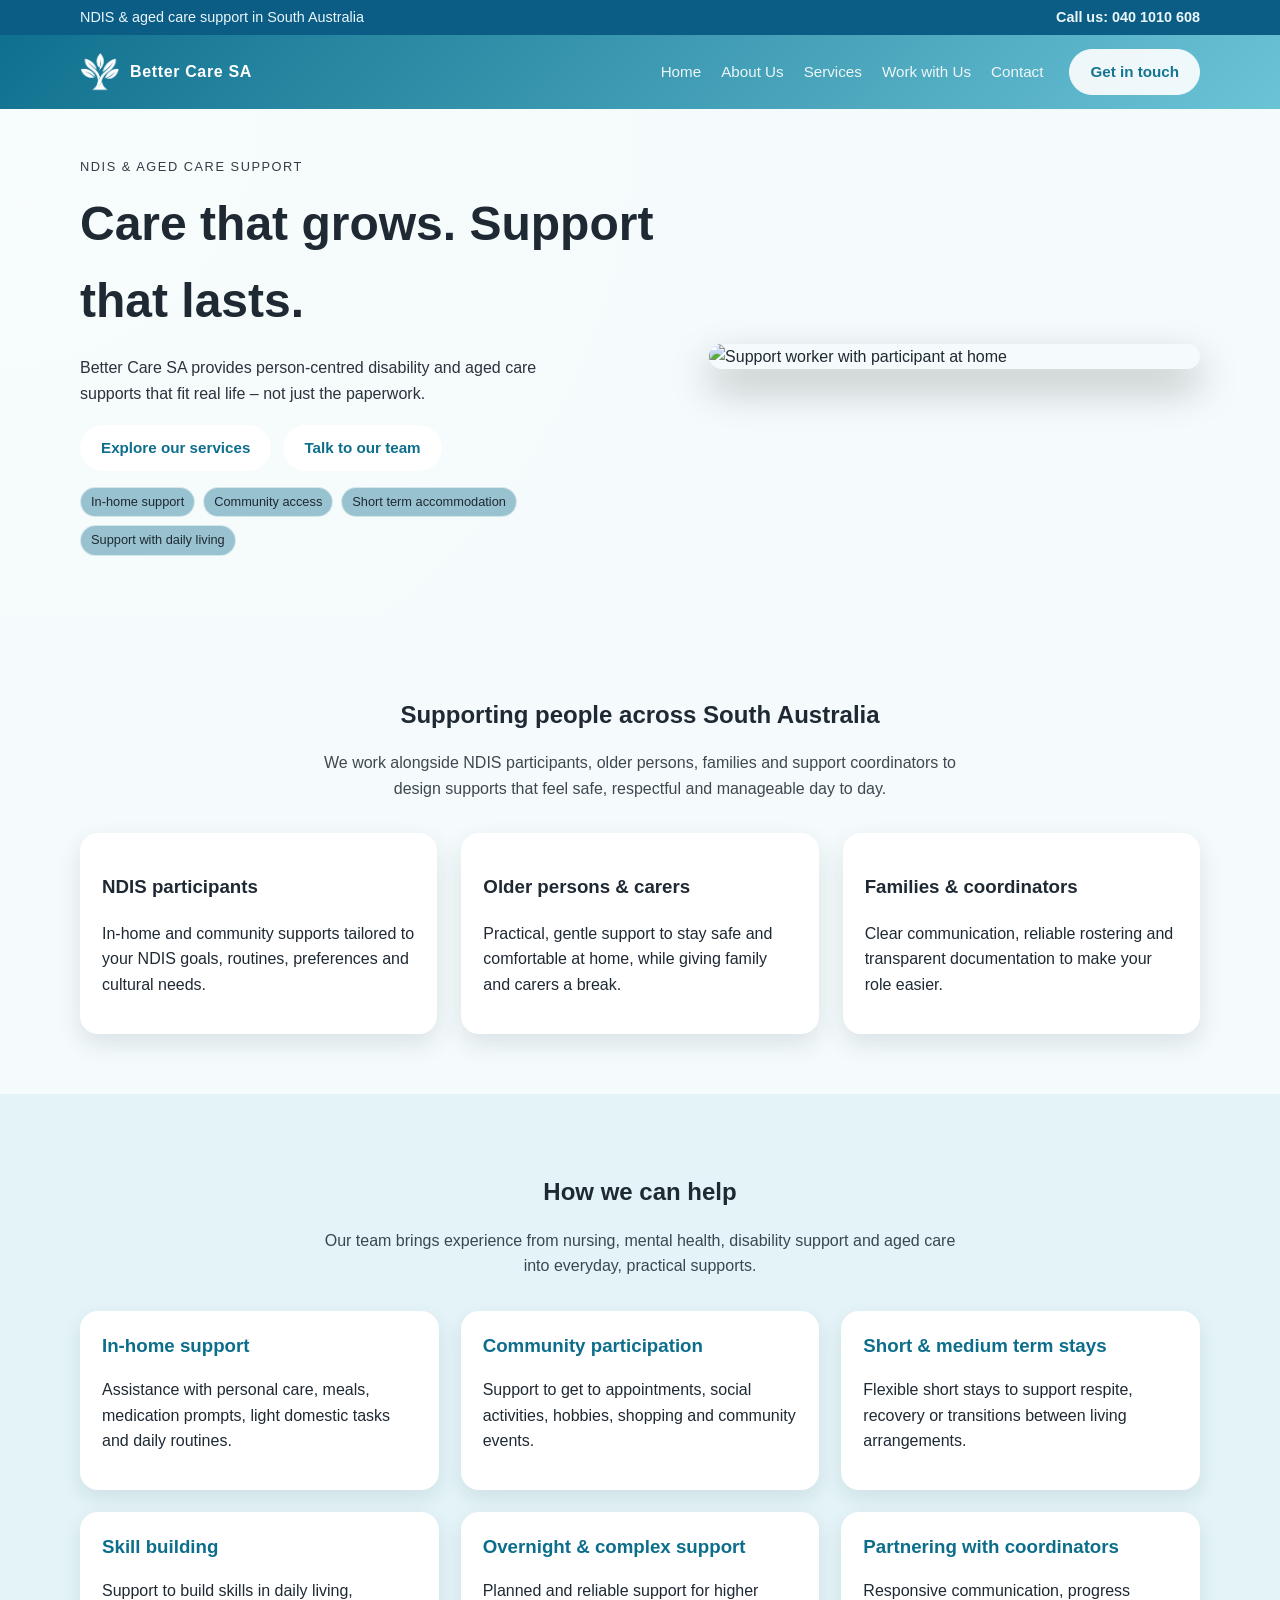
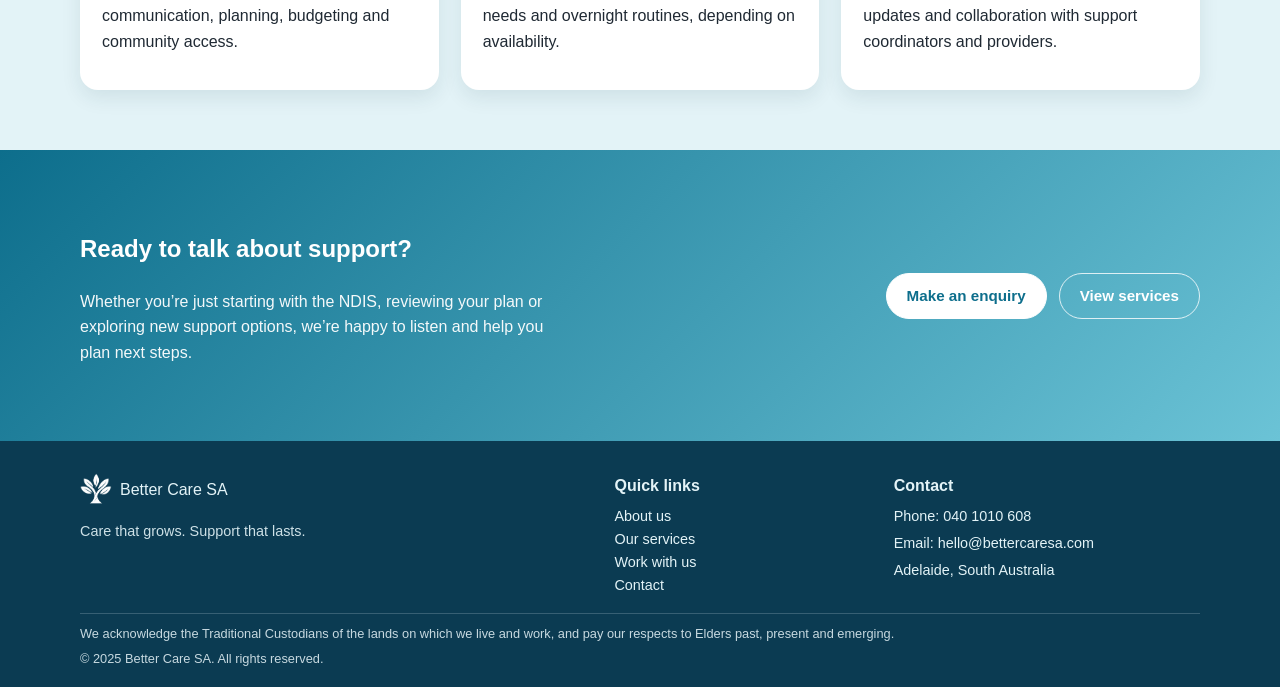
==== index.html @ a3078dd2 "Update index.html" ====
<!DOCTYPE html>
<html lang="en">
<head>
  <meta charset="UTF-8" />
  <title>Better Care SA – Disability & Aged Care Support in South Australia</title>
  <meta name="viewport" content="width=device-width, initial-scale=1.0" />
  <meta
    name="description"
    content="Better Care SA provides person-centred disability and aged care supports in South Australia. In-home support, community access, short term accommodation and more."
  />
  <link rel="stylesheet" href="styles.css" />
</head>
<body>
  <!-- Header -->
  <header class="site-header">
    <div class="top-bar">
      <div class="container top-bar-inner">
        <span>NDIS & aged care support in South Australia</span>
        <a href="tel:+61-401-010-608" class="top-bar-phone">
          Call us: 040 1010 608
        </a>
      </div>
    </div>

    <div class="container nav-container">
      <a href="index.html" class="logo">
        <img src="img/logo-tree-white.png" alt="Better Care SA logo" />
        <span class="logo-text">Better Care SA</span>
      </a>

      <nav class="main-nav">
        <a href="index.html">Home</a>
        <a href="about.html">About Us</a>
        <a href="services.html">Services</a>
        <a href="work-with-us.html">Work with Us</a>
        <a href="contact.html">Contact</a>
        <a href="contact.html" class="btn-primary nav-cta">Get in touch</a>
      </nav>
    </div>
  </header>

  <main>
    <!-- Hero -->
    <section class="hero">
      <div class="hero-overlay"></div>
      <div class="container hero-inner">
        <div class="hero-text">
          <div class="hero-eyebrow">NDIS & aged care support</div>
          <h1>Care that grows. Support that lasts.</h1>
          <p class="hero-subtitle">
            Better Care SA provides person-centred disability and aged care
            supports that fit real life – not just the paperwork.
          </p>

          <div class="hero-actions">
            <a href="services.html" class="btn-primary">Explore our services</a>
            <a href="contact.html" class="btn-primary">Talk to our team</a>
          </div>

          <div class="hero-badges">
            <span>In-home support</span>
            <span>Community access</span>
            <span>Short term accommodation</span>
            <span>Support with daily living</span>
          </div>
        </div>

        <div class="hero-image">
          <img src="img/hero-support.jpg" alt="Support worker with participant at home" />
        </div>
      </div>
    </section>

    <!-- Who we support -->
    <section class="section section-light">
      <div class="container">
        <div class="section-header">
          <h2>Supporting people across South Australia</h2>
          <p>
            We work alongside NDIS participants, older persons, families and
            support coordinators to design supports that feel safe, respectful
            and manageable day to day.
          </p>
        </div>

        <div class="three-cards">
          <article class="card">
            <h3>NDIS participants</h3>
            <p>
              In-home and community supports tailored to your NDIS goals,
              routines, preferences and cultural needs.
            </p>
          </article>
          <article class="card">
            <h3>Older persons & carers</h3>
            <p>
              Practical, gentle support to stay safe and comfortable at home,
              while giving family and carers a break.
            </p>
          </article>
          <article class="card">
            <h3>Families & coordinators</h3>
            <p>
              Clear communication, reliable rostering and transparent
              documentation to make your role easier.
            </p>
          </article>
        </div>
      </div>
    </section>

    <!-- Key services overview -->
    <section class="section section-soft">
      <div class="container">
        <div class="section-header">
          <h2>How we can help</h2>
          <p>
            Our team brings experience from nursing, mental health, disability
            support and aged care into everyday, practical supports.
          </p>
        </div>

        <div class="services-grid">
          <article class="service-card">
            <h3>In-home support</h3>
            <p>
              Assistance with personal care, meals, medication prompts, light
              domestic tasks and daily routines.
            </p>
          </article>
          <article class="service-card">
            <h3>Community participation</h3>
            <p>
              Support to get to appointments, social activities, hobbies,
              shopping and community events.
            </p>
          </article>
          <article class="service-card">
            <h3>Short & medium term stays</h3>
            <p>
              Flexible short stays to support respite, recovery or transitions
              between living arrangements.
            </p>
          </article>
          <article class="service-card">
            <h3>Skill building</h3>
            <p>
              Support to build skills in daily living, communication, planning,
              budgeting and community access.
            </p>
          </article>
          <article class="service-card">
            <h3>Overnight & complex support</h3>
            <p>
              Planned and reliable support for higher needs and overnight
              routines, depending on availability.
            </p>
          </article>
          <article class="service-card">
            <h3>Partnering with coordinators</h3>
            <p>
              Responsive communication, progress updates and collaboration with
              support coordinators and providers.
            </p>
          </article>
        </div>
      </div>
    </section>

    <!-- CTA -->
    <section class="section section-cta">
      <div class="container cta-inner">
        <div class="cta-text">
          <h2>Ready to talk about support?</h2>
          <p>
            Whether you’re just starting with the NDIS, reviewing your plan or
            exploring new support options, we’re happy to listen and help you
            plan next steps.
          </p>
        </div>
        <div class="cta-actions">
          <a href="contact.html" class="btn-primary">Make an enquiry</a>
          <a href="services.html" class="btn-ghost">View services</a>
        </div>
      </div>
    </section>
  </main>

  <!-- Footer -->
  <footer class="site-footer">
    <div class="container">
      <div class="footer-grid">
        <div>
          <div class="footer-logo">
            <img src="img/logo-tree-white.png" alt="Better Care SA logo" />
            <span>Better Care SA</span>
          </div>
          <p class="footer-tagline">
            Care that grows. Support that lasts.
          </p>
        </div>

        <div>
          <h4>Quick links</h4>
          <ul>
            <li><a href="about.html">About us</a></li>
            <li><a href="services.html">Our services</a></li>
            <li><a href="work-with-us.html">Work with us</a></li>
            <li><a href="contact.html">Contact</a></li>
          </ul>
        </div>

        <div class="footer-contact">
          <h4>Contact</h4>
          <ul>
            <li>Phone: 040 1010 608</li>
            <li>Email: hello@bettercaresa.com</li>
            <li>Adelaide, South Australia</li>
          </ul>
        </div>
      </div>

      <div class="footer-bottom">
        <div class="ack">
          We acknowledge the Traditional Custodians of the lands on which we live and work,
          and pay our respects to Elders past, present and emerging.
        </div>
        <div>© 2025 Better Care SA. All rights reserved.</div>
      </div>
    </div>
  </footer>
</body>
</html>
---- styles.css ----
/* ========== Base ========== */
*,
*::before,
*::after {
  box-sizing: border-box;
}

body {
  margin: 0;
  font-family: "Segoe UI", -apple-system, BlinkMacSystemFont, "Helvetica Neue",
    Arial, sans-serif;
  color: #1f2933;
  background-color: #f5fbfc;
  line-height: 1.6;
}

img {
  max-width: 100%;
  display: block;
}

a {
  color: inherit;
  text-decoration: none;
}

.container {
  width: min(1120px, 100% - 32px);
  margin: 0 auto;
}

/* ========== Top bar ========== */
.top-bar {
  background: #0b5d85;
  color: #eaf6fb;
  font-size: 0.9rem;
}

.top-bar-inner {
  display: flex;
  justify-content: space-between;
  align-items: center;
  padding: 6px 0;
}

.top-bar-phone {
  font-weight: 600;
}

/* ========== Header + Nav ========== */
.site-header {
  background: linear-gradient(135deg, #0d6e8c, #6bc3d6);
  color: #ffffff;
  position: relative;
}

.nav-container {
  display: flex;
  align-items: center;
  justify-content: space-between;
  padding: 14px 0;
}

.logo {
  display: flex;
  align-items: center;
  gap: 10px;
}

.logo img {
  width: 40px;
  height: 40px;
}

.logo-text {
  font-weight: 700;
  letter-spacing: 0.04em;
}

.main-nav {
  display: flex;
  align-items: center;
  gap: 20px;
  font-size: 0.95rem;
}

.main-nav a {
  opacity: 0.9;
}

.main-nav a:hover {
  opacity: 1;
}

.nav-cta {
  margin-left: 6px;
}

/* 小汉堡按钮先不使用，隐藏即可 */
.nav-toggle {
  display: none;
}

/* ========== Buttons ========== */
.btn-primary,
.btn-secondary,
.btn-ghost {
  display: inline-flex;
  align-items: center;
  justify-content: center;
  padding: 10px 20px;
  border-radius: 999px;
  font-weight: 600;
  border: 1px solid transparent;
  cursor: pointer;
  font-size: 0.95rem;
}

.btn-primary {
  background: #ffffff;
  color: #0d6e8c;
  border-color: #ffffff;
}

.btn-primary:hover {
  background: #f2fbff;
}

.btn-secondary {
  background: #0d6e8c;
  color: #ffffff;
  border-color: #0d6e8c;
}

.btn-secondary:hover {
  background: #094860;
}

.btn-ghost {
  background: transparent;
  color: #ffffff;
  border-color: rgba(255, 255, 255, 0.8);
}

.btn-ghost:hover {
  background: rgba(255, 255, 255, 0.12);
}

.btn-full {
  width: 100%;
}

/* ========== Hero ========== */
.hero {
  position: relative;
  padding: 48px 0 60px;
}

.hero-overlay {
  position: absolute;
  inset: 0;
  background: radial-gradient(
    circle at top left,
    rgba(255, 255, 255, 0.22),
    transparent 60%
  );
  pointer-events: none;
}

.hero-inner {
  position: relative;
  display: grid;
  grid-template-columns: minmax(0, 1.2fr) minmax(0, 1fr);
  gap: 40px;
  align-items: center;
}

.hero-text {
  animation: fadeInUp 1.1s ease;
}

.hero-eyebrow {
  text-transform: uppercase;
  letter-spacing: 0.12em;
  font-size: 0.8rem;
  opacity: 0.9;
  margin-bottom: 8px;
}

.hero h1 {
  font-size: clamp(2.1rem, 3vw + 1rem, 3rem);
  margin: 0 0 12px;
}

.hero-subtitle {
  max-width: 520px;
  opacity: 0.95;
  margin-bottom: 18px;
}

.hero-actions {
  display: flex;
  flex-wrap: wrap;
  gap: 12px;
  margin-bottom: 16px;
}

.hero-badges {
  display: flex;
  flex-wrap: wrap;
  gap: 8px;
  font-size: 0.8rem;
}

.hero-badges span {
  padding: 4px 10px;
  border-radius: 999px;
  border: 1px solid rgba(255, 255, 255, 0.6);
  background: rgba(13, 110, 140, 0.4);
}

.hero-image img {
  border-radius: 24px;
  box-shadow: 0 18px 40px rgba(0, 0, 0, 0.28);
  object-fit: cover;
  width: 100%;
}

/* 从上方淡入落下的动画（最后居中） */
@keyframes fadeInUp {
  from {
    opacity: 0;
    transform: translateY(-20px);
  }
  to {
    opacity: 1;
    transform: translateY(0);
  }
}

/* ========== Sections ========== */
.section {
  padding: 60px 0;
}

.section-light {
  background: #f5fbfc;
}

.section-soft {
  background: #e3f3f7;
}

.section-cta {
  background: linear-gradient(135deg, #0d6e8c, #6bc3d6);
  color: #ffffff;
}

.section-header {
  text-align: center;
  max-width: 640px;
  margin: 0 auto 32px;
}

.section-header h2 {
  margin-bottom: 8px;
}

.section-header p {
  opacity: 0.85;
}

/* ========== Layout helpers ========== */
.two-col {
  display: grid;
  grid-template-columns: minmax(0, 1.1fr) minmax(0, 1fr);
  gap: 40px;
  align-items: center;
}

.about-image-wrapper img {
  border-radius: 24px;
  box-shadow: 0 12px 32px rgba(15, 52, 67, 0.18);
}

.three-cards {
  display: grid;
  grid-template-columns: repeat(3, minmax(0, 1fr));
  gap: 24px;
}

/* ========== Cards & lists ========== */
.card {
  background: #ffffff;
  border-radius: 18px;
  padding: 20px 22px;
  box-shadow: 0 10px 24px rgba(15, 52, 67, 0.12);
}

.tick-list {
  list-style: none;
  padding: 0;
  margin: 18px 0 0;
}

.tick-list li {
  position: relative;
  padding-left: 22px;
  margin-bottom: 8px;
}

.tick-list li::before {
  content: "✓";
  position: absolute;
  left: 0;
  top: 0;
  color: #0d6e8c;
  font-size: 0.9rem;
}

.pill-list {
  list-style: none;
  padding: 0;
  margin: 0 0 10px;
  display: flex;
  flex-wrap: wrap;
  gap: 8px;
}

.pill-list li {
  font-size: 0.8rem;
  padding: 4px 10px;
  border-radius: 999px;
  background: #e3f3f7;
  color: #0d6e8c;
}

/* ========== Services grid ========== */
.services-grid {
  display: grid;
  grid-template-columns: repeat(3, minmax(0, 1fr));
  gap: 22px;
}

.service-card {
  background: #ffffff;
  border-radius: 18px;
  padding: 20px 22px;
  box-shadow: 0 8px 20px rgba(15, 52, 67, 0.09);
}

.service-card h3 {
  margin-top: 0;
  margin-bottom: 8px;
  color: #0d6e8c;
}

/* ========== CTA ========== */
.cta-inner {
  display: flex;
  align-items: center;
  justify-content: space-between;
  gap: 24px;
}

.cta-text p {
  max-width: 480px;
  opacity: 0.95;
}

.cta-actions {
  display: flex;
  flex-wrap: wrap;
  gap: 12px;
}

/* ========== Contact ========== */
.contact-grid {
  display: grid;
  grid-template-columns: minmax(0, 1.1fr) minmax(0, 1fr);
  gap: 32px;
  align-items: flex-start;
}

.contact-details p {
  margin: 4px 0;
}

.contact-note {
  font-size: 0.9rem;
  opacity: 0.8;
}

.contact-form {
  background: #ffffff;
  border-radius: 18px;
  padding: 22px 20px;
  box-shadow: 0 10px 26px rgba(15, 52, 67, 0.12);
}

.form-row {
  margin-bottom: 14px;
}

.form-row label {
  display: block;
  font-size: 0.9rem;
  margin-bottom: 4px;
}

.form-row input,
.form-row textarea {
  width: 100%;
  padding: 8px 10px;
  border-radius: 8px;
  border: 1px solid #c0d3dd;
  font-family: inherit;
  font-size: 0.95rem;
}

.form-row input:focus,
.form-row textarea:focus {
  outline: none;
  border-color: #0d6e8c;
  box-shadow: 0 0 0 1px rgba(13, 110, 140, 0.15);
}

/* ========== Footer ========== */
.site-footer {
  background: #0b3b52;
  color: #e3f3f7;
  padding-top: 32px;
}

.footer-grid {
  display: grid;
  grid-template-columns: 2fr 1fr 1.2fr;
  gap: 24px;
  padding-bottom: 16px;
  border-bottom: 1px solid rgba(227, 243, 247, 0.2);
}

.footer-logo {
  display: flex;
  align-items: center;
  gap: 8px;
  margin-bottom: 4px;
}

.footer-logo img {
  width: 32px;
  height: 32px;
}

.footer-tagline {
  font-size: 0.9rem;
  opacity: 0.9;
}

.site-footer h4 {
  margin-top: 0;
  margin-bottom: 6px;
}

.site-footer ul {
  list-style: none;
  padding: 0;
  margin: 0;
  font-size: 0.9rem;
}

.site-footer a:hover {
  text-decoration: underline;
}

.footer-contact li {
  margin-bottom: 4px;
}

.footer-bottom {
  padding: 10px 0 18px;
  font-size: 0.8rem;
  color: #c7d9e0;
}

.footer-bottom .ack {
  margin-bottom: 4px;
}

/* ========== Responsive ========== */
@media (max-width: 960px) {
  .hero-inner,
  .two-col,
  .three-cards,
  .services-grid,
  .contact-grid,
  .footer-grid {
    grid-template-columns: minmax(0, 1fr);
  }

  .hero {
    padding-top: 32px;
  }

  .hero-inner {
    gap: 28px;
  }

  .hero-image {
    order: -1;
  }

  .cta-inner {
    flex-direction: column;
    align-items: flex-start;
  }

  /* 导航上下排：logo 在上，菜单在下 */
  .nav-container {
    flex-direction: column;
    align-items: flex-start;
    gap: 8px;
  }

  /* 菜单仍然横向排布，但允许换行 */
  .main-nav {
    width: 100%;
    flex-wrap: wrap;
    justify-content: flex-start;
    column-gap: 12px;
    row-gap: 4px;
  }

  .main-nav a {
    font-size: 0.9rem;
  }
}

/* 手机竖屏：减小间距，让它更规矩地横向排、自动换行 */
@media (max-width: 768px) {
  .nav-container {
    align-items: flex-start;
  }

  .main-nav {
    justify-content: flex-start;
  }

  .main-nav a {
    padding: 4px 0;
    display: inline-flex;
  }

  .nav-cta {
    margin-left: 0;
  }
}

@media (max-width: 480px) {
  .section {
    padding: 44px 0;
  }

  .top-bar-inner {
    flex-direction: column;
    align-items: flex-start;
    gap: 4px;
  }

  /* 超小屏：隐藏文字 logo，只留小树，给菜单腾空间 */

  .logo img {
    width: 32px;
    height: 32px;
  }
}
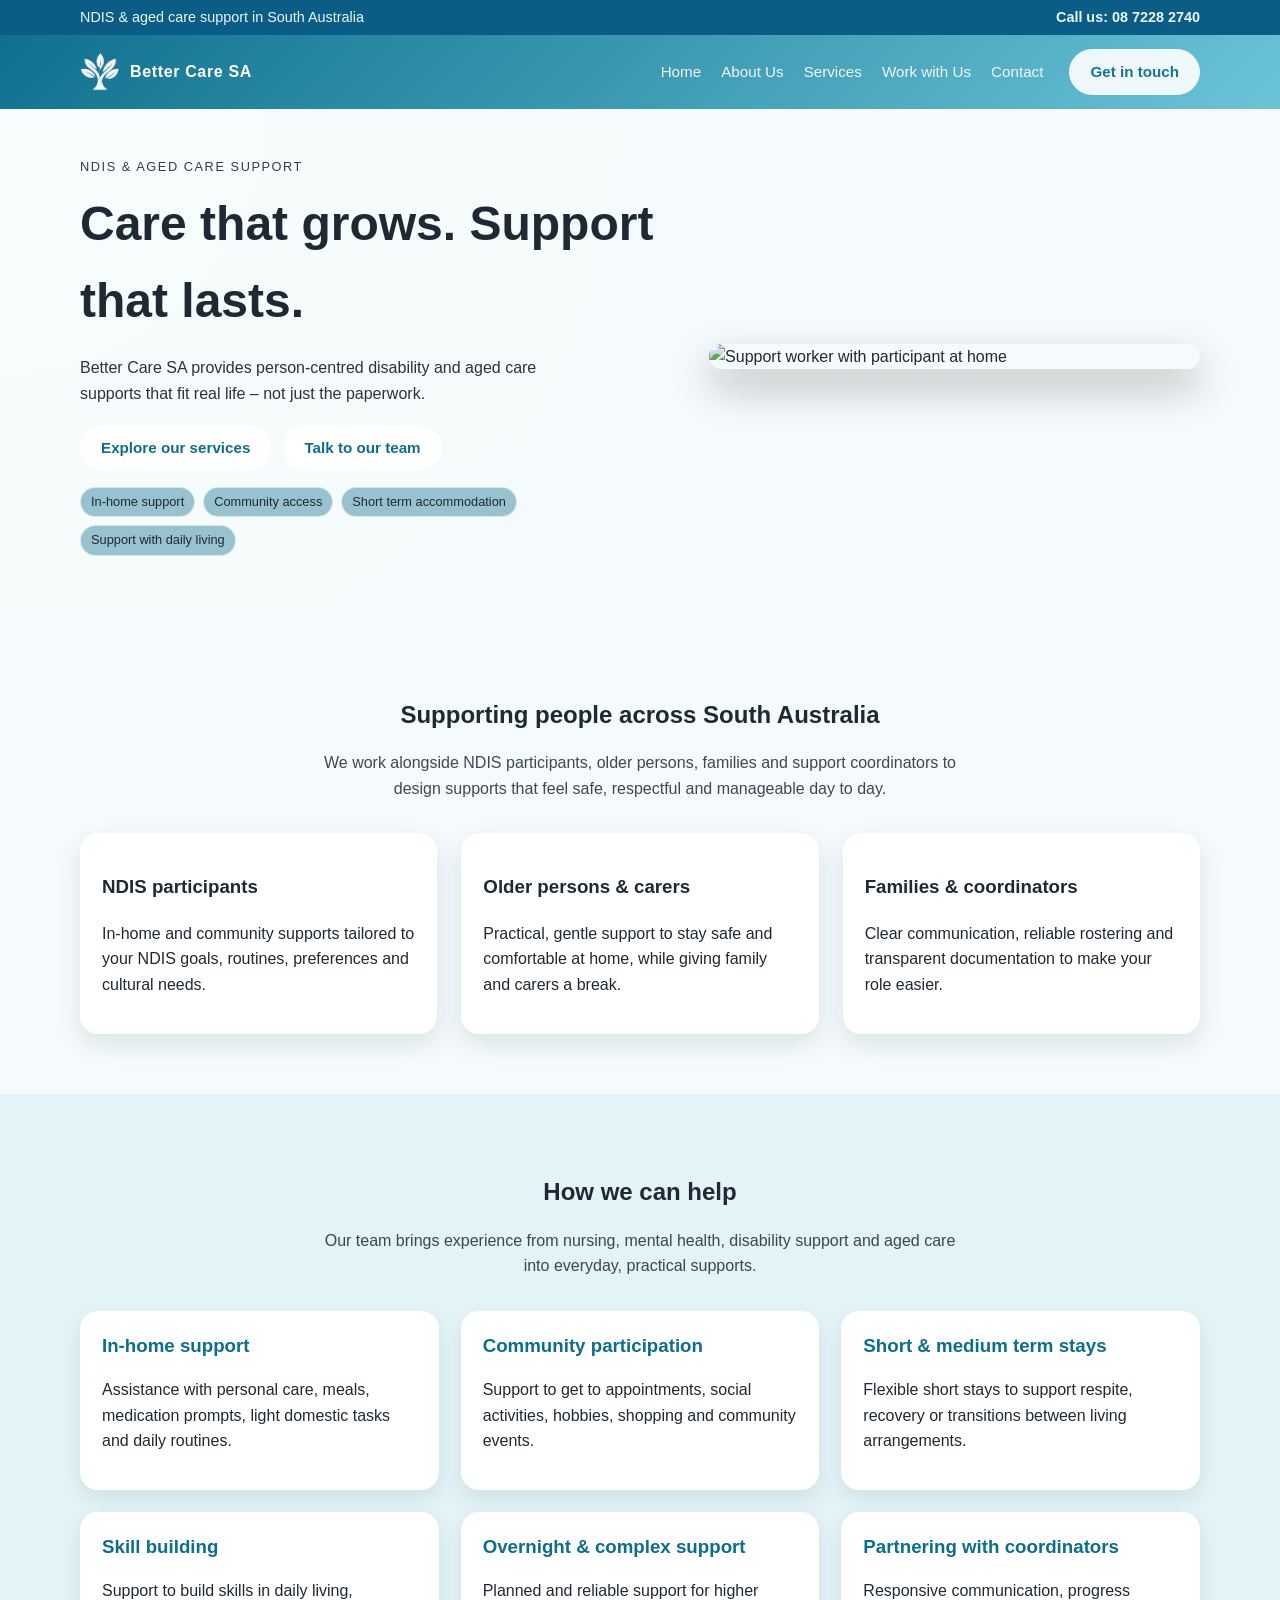
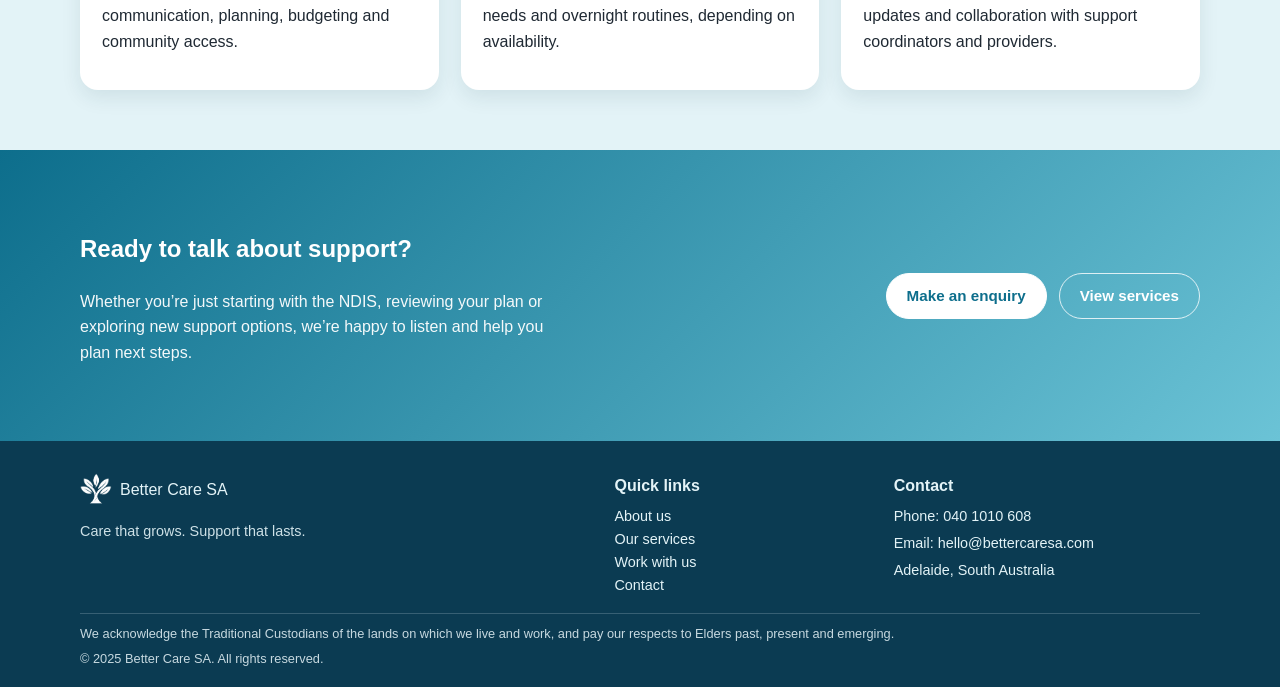
==== commit c0a1caa7: "Update index.html" ====
--- a/index.html
+++ b/index.html
@@ -9,6 +9,7 @@
     content="Better Care SA provides person-centred disability and aged care supports in South Australia. In-home support, community access, short term accommodation and more."
   />
   <link rel="stylesheet" href="styles.css" />
+  <link rel="icon" type="image/png" href="img/favicon64.png">
 </head>
 <body>
   <!-- Header -->
@@ -16,8 +17,8 @@
     <div class="top-bar">
       <div class="container top-bar-inner">
         <span>NDIS & aged care support in South Australia</span>
-        <a href="tel:+61-401-010-608" class="top-bar-phone">
-          Call us: 040 1010 608
+        <a href="tel:+61-872-282-740" class="top-bar-phone">
+          Call us: 08 7228 2740
         </a>
       </div>
     </div>
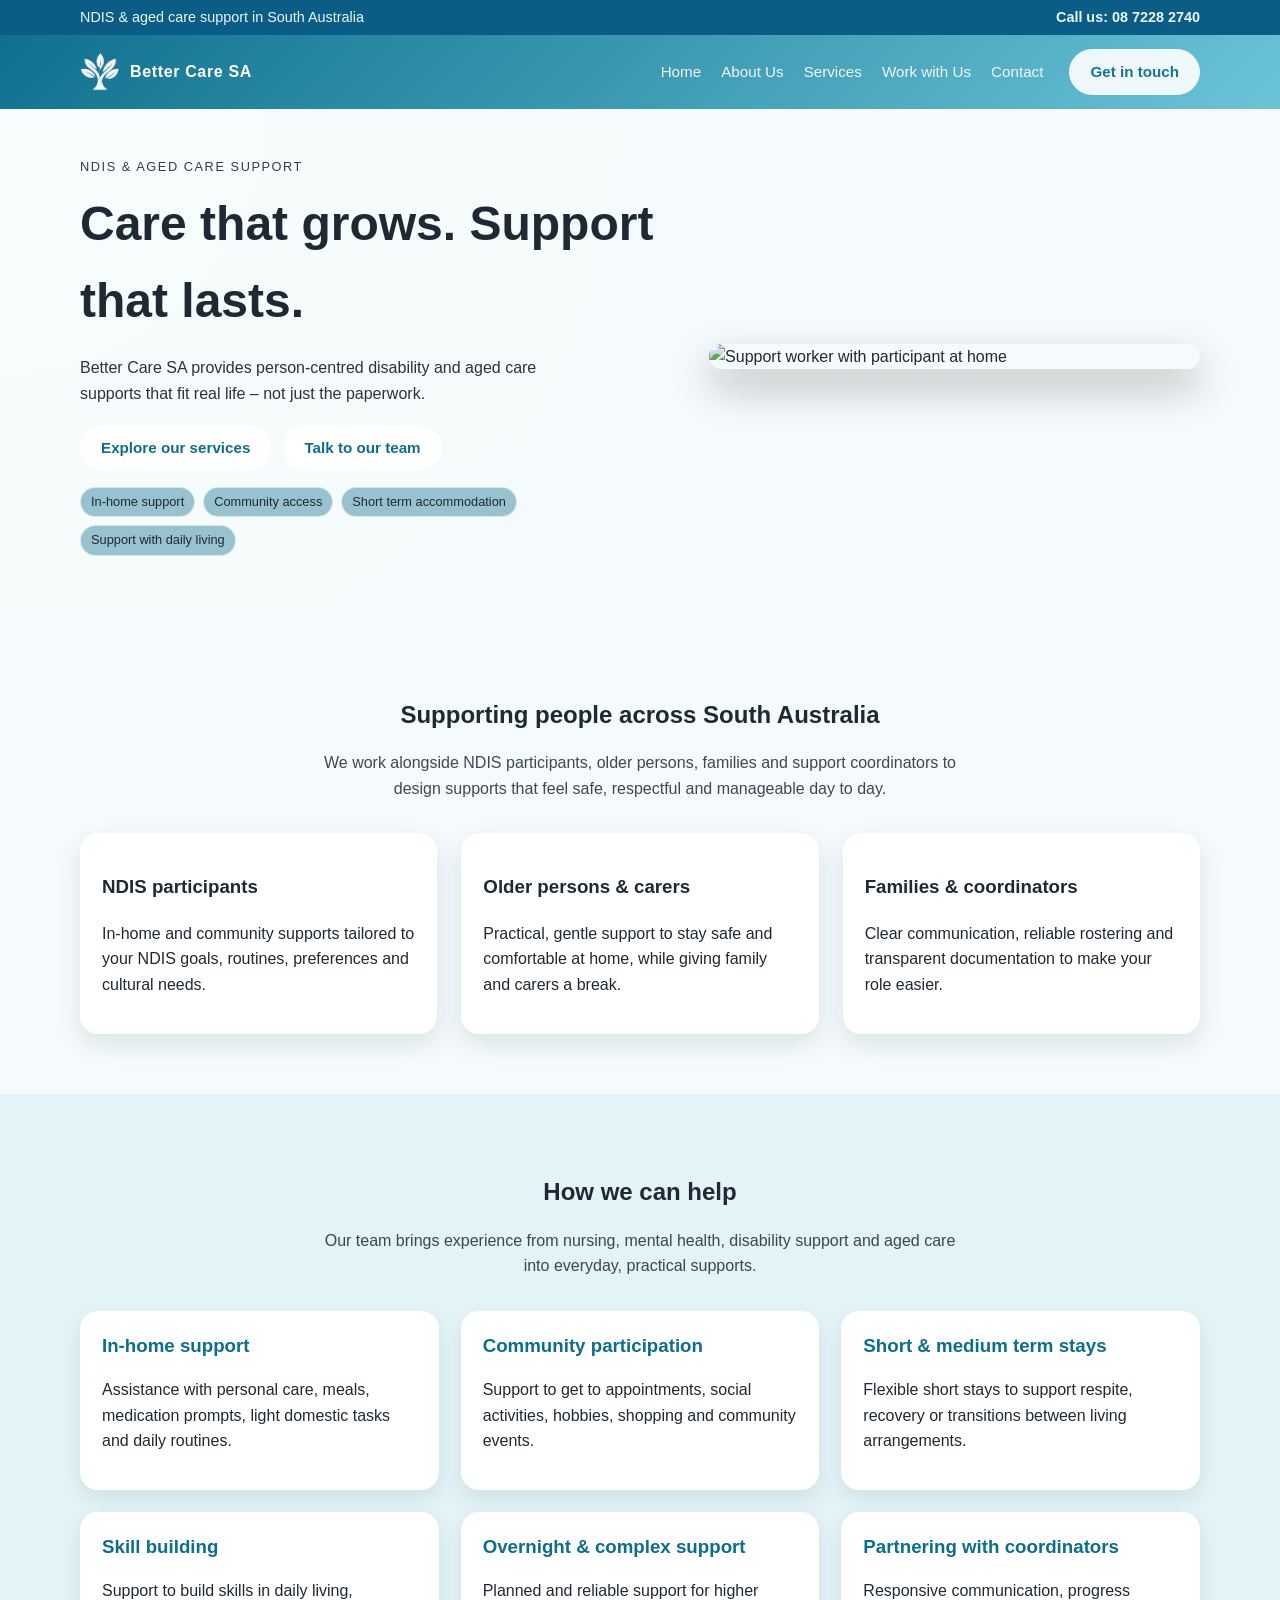
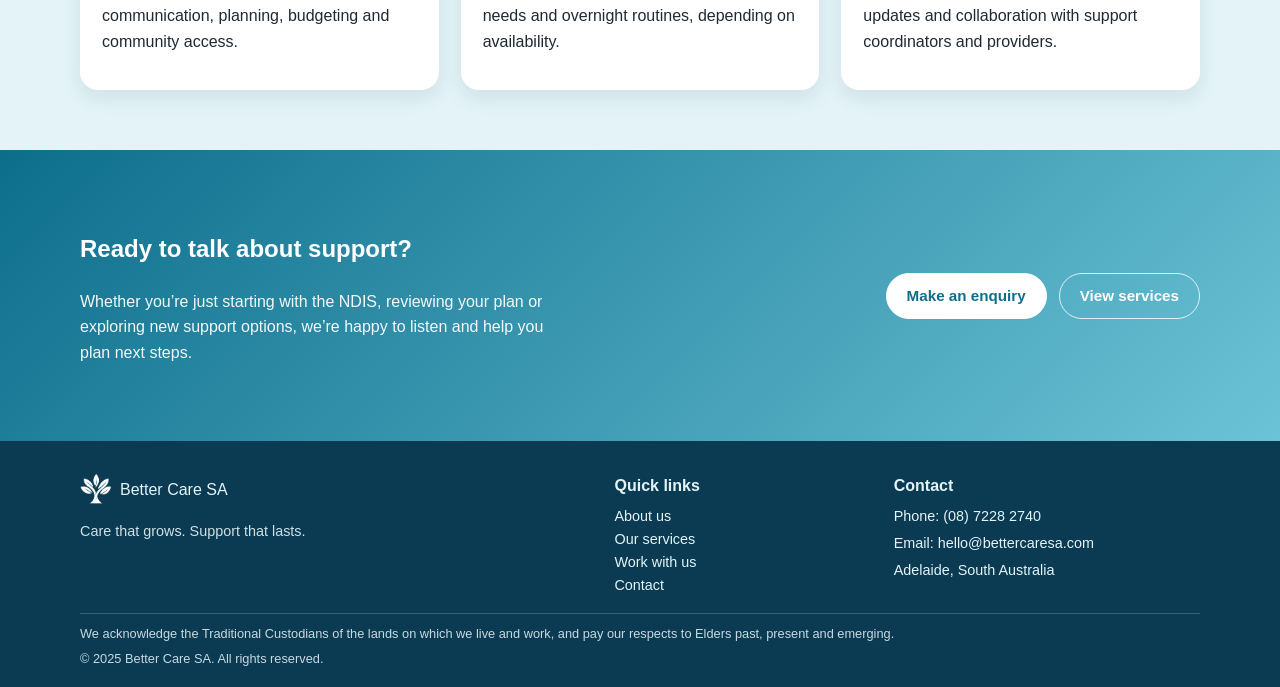
==== commit 64501f6b: "Update index.html" ====
--- a/index.html
+++ b/index.html
@@ -214,7 +214,7 @@
         <div class="footer-contact">
           <h4>Contact</h4>
           <ul>
-            <li>Phone: 040 1010 608</li>
+            <li>Phone: (08) 7228 2740</li>
             <li>Email: hello@bettercaresa.com</li>
             <li>Adelaide, South Australia</li>
           </ul>
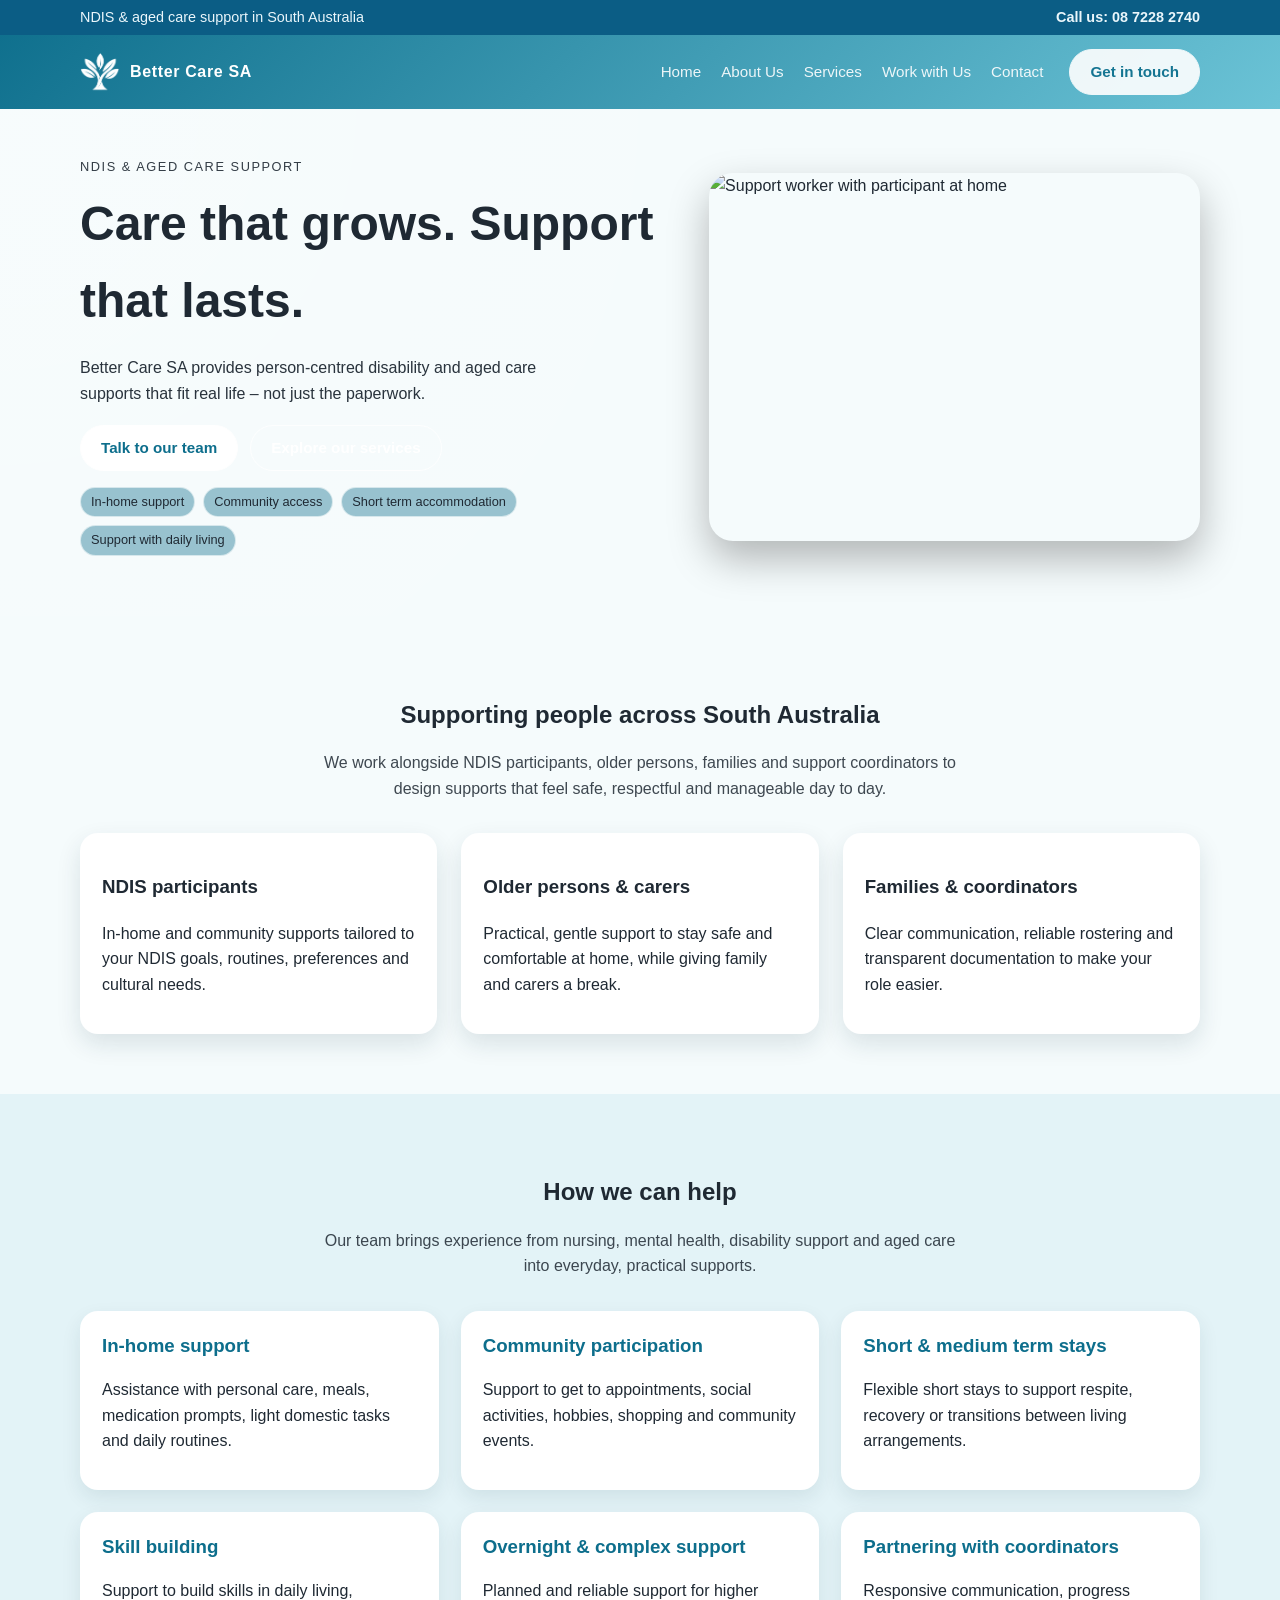
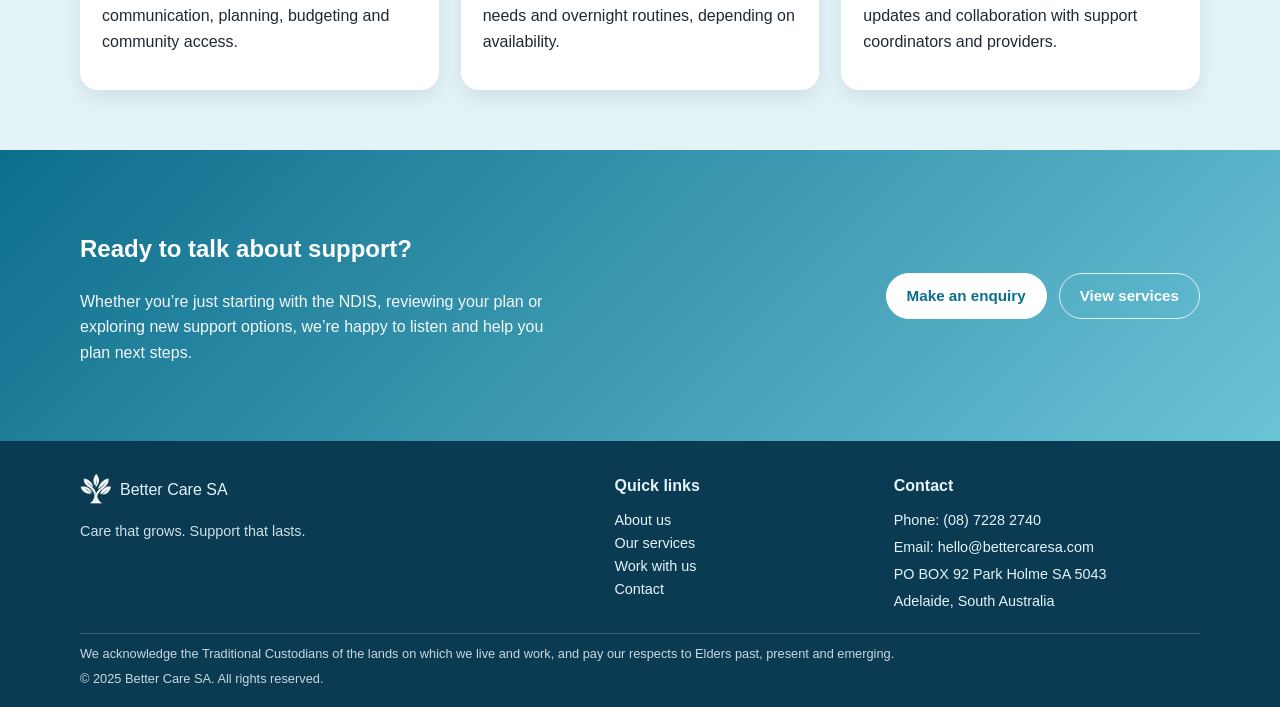
==== commit d750e9d9: "Update index.html" ====
--- a/index.html
+++ b/index.html
@@ -12,7 +12,6 @@
   <link rel="icon" type="image/png" href="img/favicon64.png">
 </head>
 <body>
-  <!-- Header -->
   <header class="site-header">
     <div class="top-bar">
       <div class="container top-bar-inner">
@@ -41,7 +40,6 @@
   </header>
 
   <main>
-    <!-- Hero -->
     <section class="hero">
       <div class="hero-overlay"></div>
       <div class="container hero-inner">
@@ -54,8 +52,8 @@
           </p>
 
           <div class="hero-actions">
-            <a href="services.html" class="btn-primary">Explore our services</a>
             <a href="contact.html" class="btn-primary">Talk to our team</a>
+            <a href="services.html" class="btn-ghost">Explore our services</a>
           </div>
 
           <div class="hero-badges">
@@ -72,7 +70,6 @@
       </div>
     </section>
 
-    <!-- Who we support -->
     <section class="section section-light">
       <div class="container">
         <div class="section-header">
@@ -110,7 +107,6 @@
       </div>
     </section>
 
-    <!-- Key services overview -->
     <section class="section section-soft">
       <div class="container">
         <div class="section-header">
@@ -168,7 +164,6 @@
       </div>
     </section>
 
-    <!-- CTA -->
     <section class="section section-cta">
       <div class="container cta-inner">
         <div class="cta-text">
@@ -187,7 +182,6 @@
     </section>
   </main>
 
-  <!-- Footer -->
   <footer class="site-footer">
     <div class="container">
       <div class="footer-grid">
@@ -216,6 +210,7 @@
           <ul>
             <li>Phone: (08) 7228 2740</li>
             <li>Email: hello@bettercaresa.com</li>
+            <li>PO BOX 92 Park Holme SA 5043</li>
             <li>Adelaide, South Australia</li>
           </ul>
         </div>
--- a/styles.css
+++ b/styles.css
@@ -114,8 +114,10 @@
   border: 1px solid transparent;
   cursor: pointer;
   font-size: 0.95rem;
-}
-
+  transition: background .15s ease, color .15s ease, border-color .15s ease;
+}
+
+/* 默认主按钮：适合深色/渐变背景 */
 .btn-primary {
   background: #ffffff;
   color: #0d6e8c;
@@ -126,6 +128,7 @@
   background: #f2fbff;
 }
 
+/* 次按钮：适合浅色背景的明确主行动 */
 .btn-secondary {
   background: #0d6e8c;
   color: #ffffff;
@@ -136,6 +139,7 @@
   background: #094860;
 }
 
+/* 幽灵按钮：用于透明/次要行动 */
 .btn-ghost {
   background: transparent;
   color: #ffffff;
@@ -148,6 +152,19 @@
 
 .btn-full {
   width: 100%;
+}
+
+/* ✅ 场景增强：浅色区块里让“主按钮”更有存在感 */
+.section-light .btn-primary,
+.section-soft .btn-primary {
+  background: #0d6e8c;
+  color: #ffffff;
+  border-color: #0d6e8c;
+}
+
+.section-light .btn-primary:hover,
+.section-soft .btn-primary:hover {
+  background: #094860;
 }
 
 /* ========== Hero ========== */
@@ -224,6 +241,7 @@
   box-shadow: 0 18px 40px rgba(0, 0, 0, 0.28);
   object-fit: cover;
   width: 100%;
+  aspect-ratio: 4 / 3;
 }
 
 /* 从上方淡入落下的动画（最后居中） */
@@ -295,6 +313,17 @@
   border-radius: 18px;
   padding: 20px 22px;
   box-shadow: 0 10px 24px rgba(15, 52, 67, 0.12);
+}
+
+.card,
+.service-card {
+  transition: transform .15s ease, box-shadow .15s ease;
+}
+
+.card:hover,
+.service-card:hover {
+  transform: translateY(-3px);
+  box-shadow: 0 14px 30px rgba(15, 52, 67, 0.14);
 }
 
 .tick-list {
@@ -409,20 +438,28 @@
 }
 
 .form-row input,
-.form-row textarea {
+.form-row textarea,
+.form-row select {
   width: 100%;
   padding: 8px 10px;
   border-radius: 8px;
   border: 1px solid #c0d3dd;
   font-family: inherit;
   font-size: 0.95rem;
+  background: #ffffff;
 }
 
 .form-row input:focus,
-.form-row textarea:focus {
+.form-row textarea:focus,
+.form-row select:focus {
   outline: none;
   border-color: #0d6e8c;
   box-shadow: 0 0 0 1px rgba(13, 110, 140, 0.15);
+}
+
+/* hCaptcha spacing */
+.h-captcha {
+  margin: 10px 0 14px;
 }
 
 /* ========== Footer ========== */
@@ -459,7 +496,7 @@
 
 .site-footer h4 {
   margin-top: 0;
-  margin-bottom: 6px;
+  margin-bottom: 10px;
 }
 
 .site-footer ul {
@@ -533,10 +570,10 @@
 
   .main-nav a {
     font-size: 0.9rem;
-  }
-}
-
-/* 手机竖屏：减小间距，让它更规矩地横向排、自动换行 */
+    padding: 6px 0;
+  }
+}
+
 @media (max-width: 768px) {
   .nav-container {
     align-items: flex-start;
@@ -567,8 +604,6 @@
     gap: 4px;
   }
 
-  /* 超小屏：隐藏文字 logo，只留小树，给菜单腾空间 */
-
   .logo img {
     width: 32px;
     height: 32px;
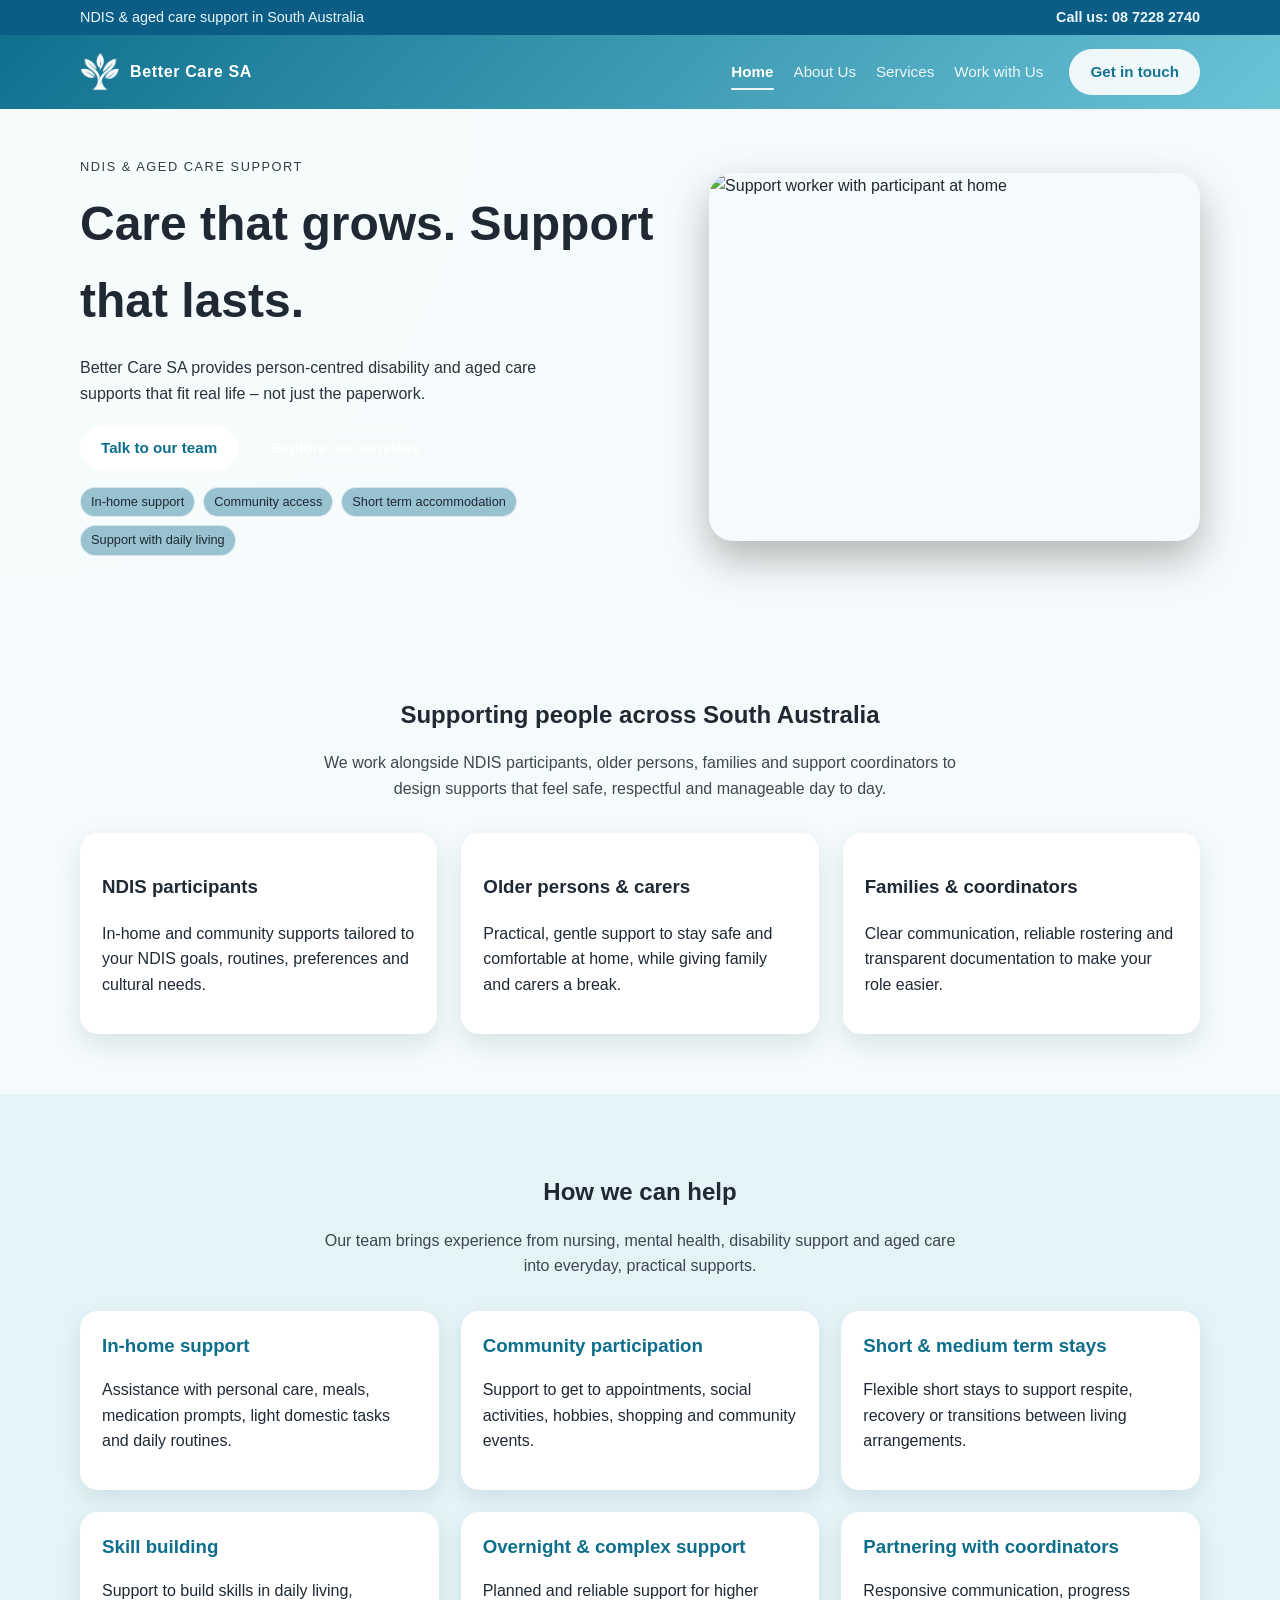
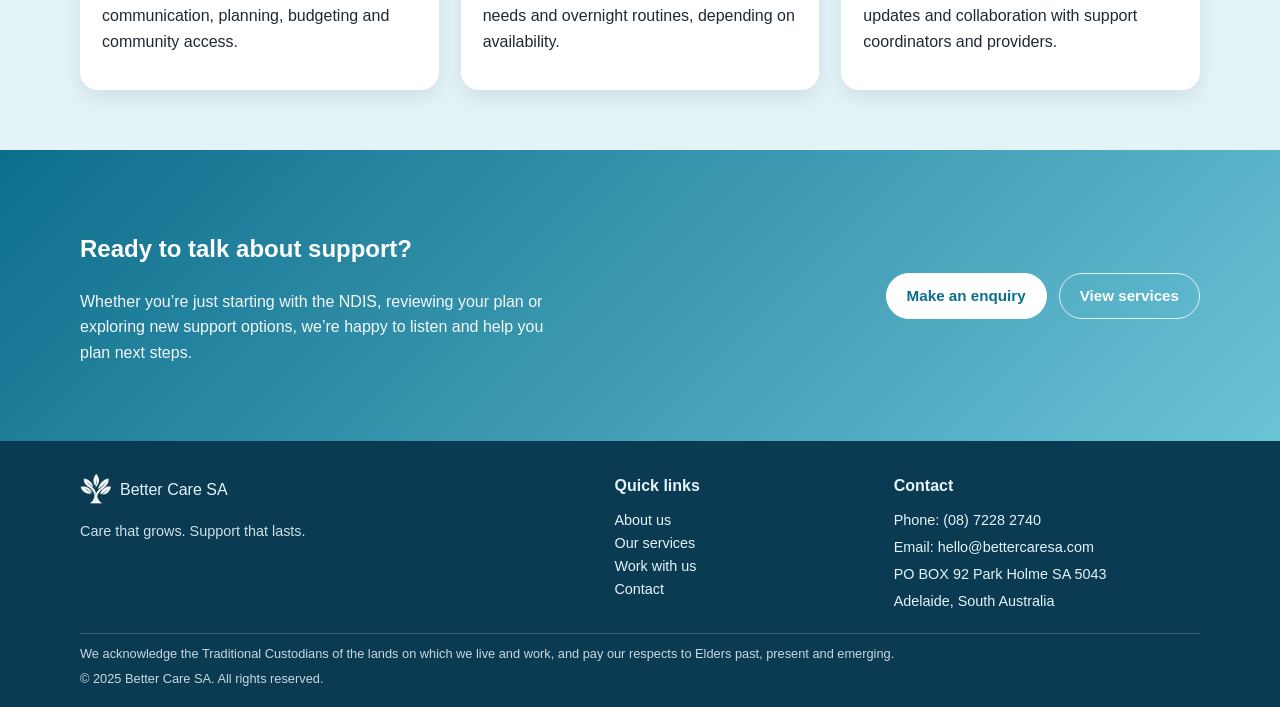
==== commit 70793a71: "Update index.html" ====
--- a/index.html
+++ b/index.html
@@ -29,13 +29,13 @@
       </a>
 
       <nav class="main-nav">
-        <a href="index.html">Home</a>
+        <a href="index.html" aria-current="page">Home</a>
         <a href="about.html">About Us</a>
         <a href="services.html">Services</a>
         <a href="work-with-us.html">Work with Us</a>
-        <a href="contact.html">Contact</a>
         <a href="contact.html" class="btn-primary nav-cta">Get in touch</a>
       </nav>
+
     </div>
   </header>
 
--- a/styles.css
+++ b/styles.css
@@ -86,6 +86,24 @@
 
 .main-nav a {
   opacity: 0.9;
+}
+
+/* ========== Active nav state ========== */
+.main-nav a[aria-current="page"] {
+  opacity: 1;
+  font-weight: 700;
+  position: relative;
+}
+
+.main-nav a[aria-current="page"]::after {
+  content: "";
+  position: absolute;
+  left: 0;
+  right: 0;
+  bottom: -6px;
+  height: 2px;
+  background: rgba(255, 255, 255, 0.9);
+  border-radius: 2px;
 }
 
 .main-nav a:hover {
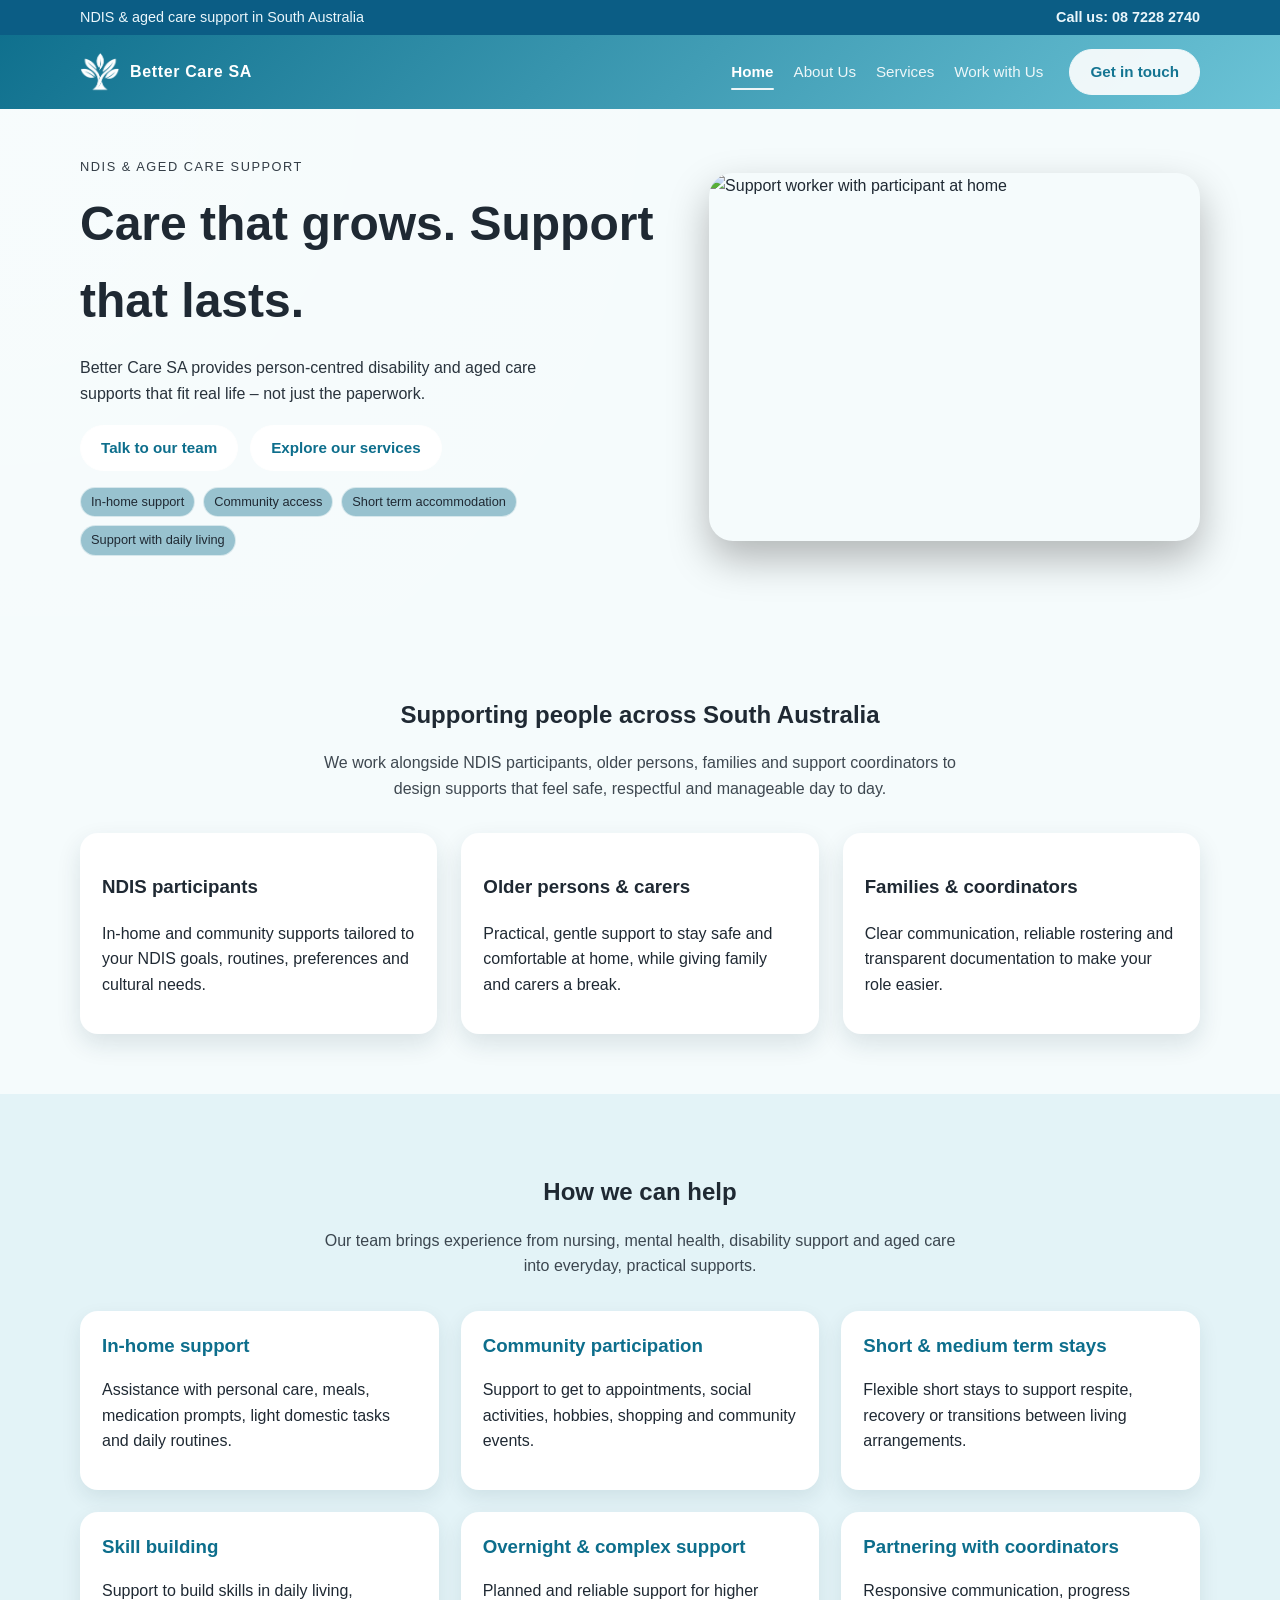
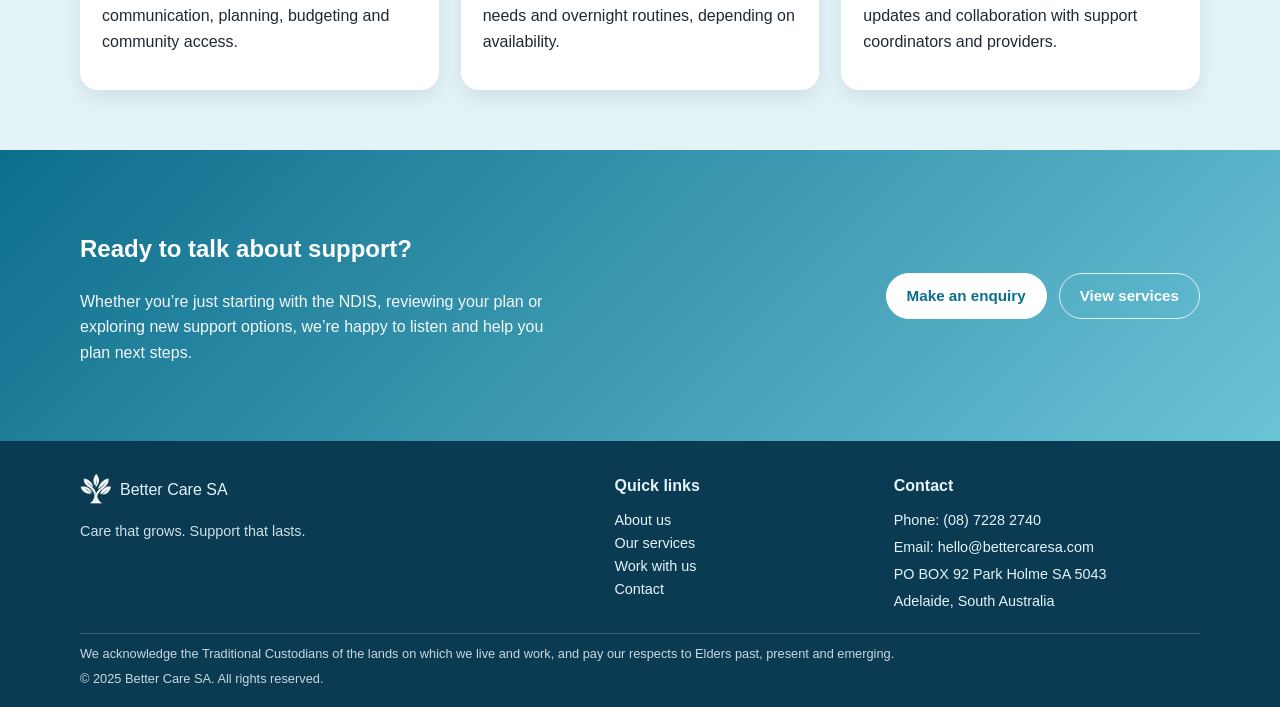
==== commit f7b7c7c4: "Update index.html" ====
--- a/index.html
+++ b/index.html
@@ -53,7 +53,7 @@
 
           <div class="hero-actions">
             <a href="contact.html" class="btn-primary">Talk to our team</a>
-            <a href="services.html" class="btn-ghost">Explore our services</a>
+            <a href="services.html" class="btn-primary">Explore our services</a>
           </div>
 
           <div class="hero-badges">
